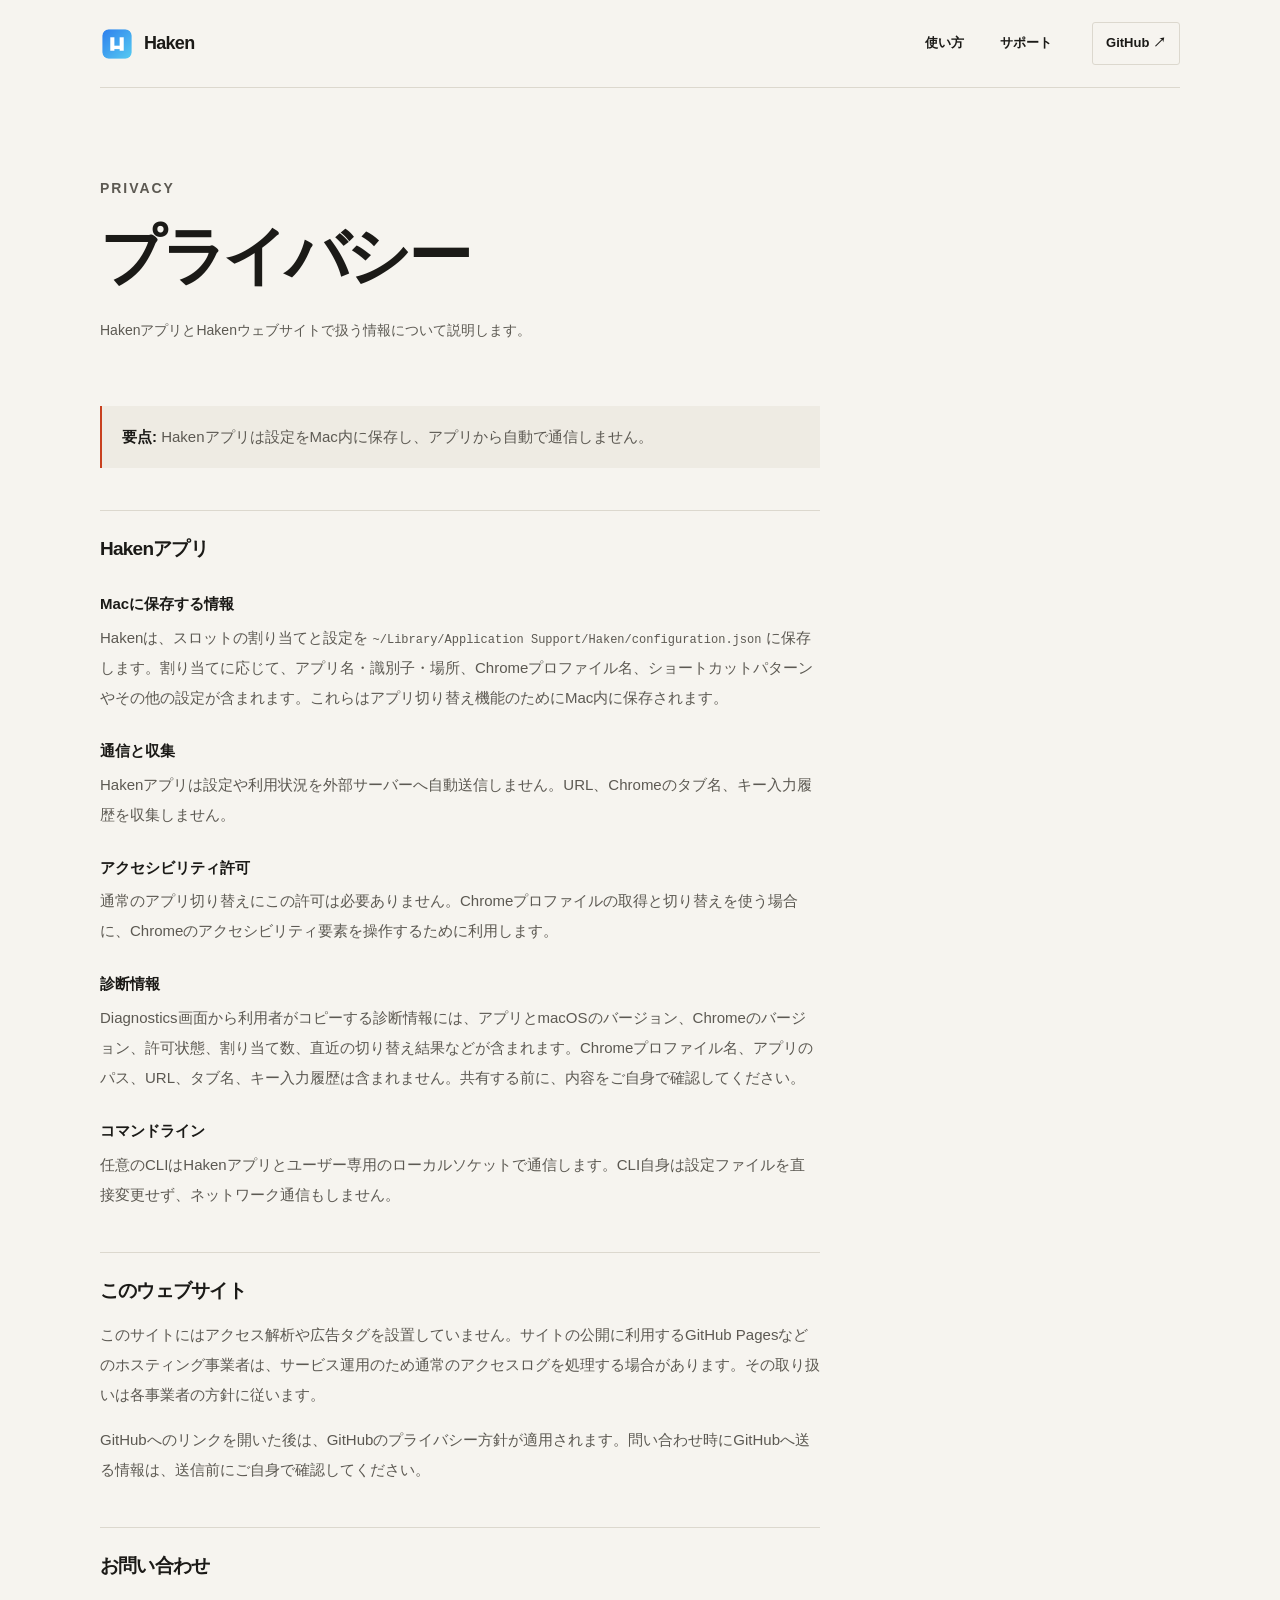
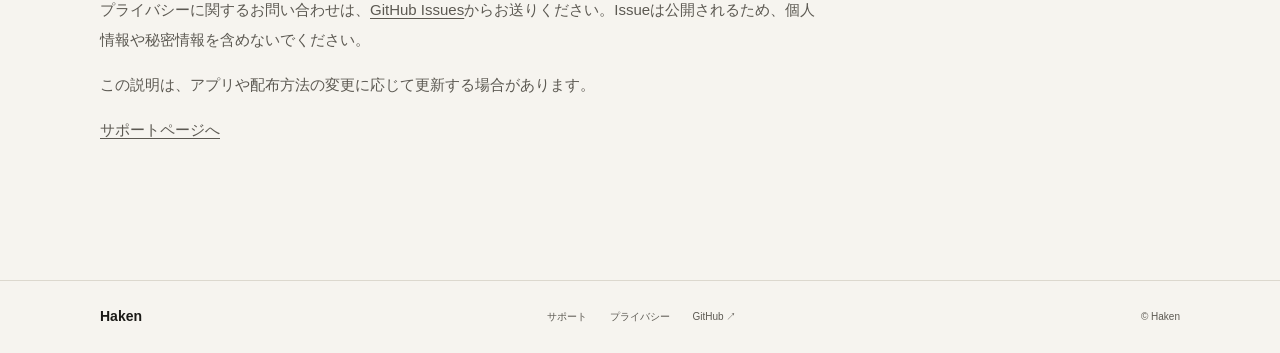
==== docs/site/privacy.html @ 27ad87be "Add direct macOS distribution and Japanese landing page" ====
<!doctype html>
<html lang="ja">
<head>
  <meta charset="utf-8">
  <meta name="viewport" content="width=device-width, initial-scale=1">
  <meta name="theme-color" content="#f6f4ef">
  <meta name="description" content="Hakenアプリとこのウェブサイトで扱う情報について説明します。">
  <title>プライバシー — Haken</title>
  <link rel="icon" href="./assets/icon.png" type="image/png">
  <link rel="stylesheet" href="./assets/css/site.css">
</head>
<body>
  <a class="skip-link" href="#main">本文へ移動</a>
  <header class="site-header wrap">
    <a class="wordmark" href="./" aria-label="Haken ホーム"><img src="./assets/icon.png" alt="" width="34" height="34"><span>Haken</span></a>
    <nav aria-label="メインナビゲーション"><a href="./#how">使い方</a><a href="./support.html">サポート</a><a class="header-cta" href="https://github.com/keishingu/Haken">GitHub ↗</a></nav>
  </header>
  <main id="main" class="page-main wrap">
    <div class="page-intro"><p class="eyebrow">PRIVACY</p><h1>プライバシー</h1><p>HakenアプリとHakenウェブサイトで扱う情報について説明します。</p></div>
    <div class="document-content">
      <p class="doc-callout"><strong>要点:</strong> Hakenアプリは設定をMac内に保存し、アプリから自動で通信しません。</p>
      <h2>Hakenアプリ</h2>
      <h3>Macに保存する情報</h3>
      <p>Hakenは、スロットの割り当てと設定を <code>~/Library/Application Support/Haken/configuration.json</code> に保存します。割り当てに応じて、アプリ名・識別子・場所、Chromeプロファイル名、ショートカットパターンやその他の設定が含まれます。これらはアプリ切り替え機能のためにMac内に保存されます。</p>
      <h3>通信と収集</h3>
      <p>Hakenアプリは設定や利用状況を外部サーバーへ自動送信しません。URL、Chromeのタブ名、キー入力履歴を収集しません。</p>
      <h3>アクセシビリティ許可</h3>
      <p>通常のアプリ切り替えにこの許可は必要ありません。Chromeプロファイルの取得と切り替えを使う場合に、Chromeのアクセシビリティ要素を操作するために利用します。</p>
      <h3>診断情報</h3>
      <p>Diagnostics画面から利用者がコピーする診断情報には、アプリとmacOSのバージョン、Chromeのバージョン、許可状態、割り当て数、直近の切り替え結果などが含まれます。Chromeプロファイル名、アプリのパス、URL、タブ名、キー入力履歴は含まれません。共有する前に、内容をご自身で確認してください。</p>
      <h3>コマンドライン</h3>
      <p>任意のCLIはHakenアプリとユーザー専用のローカルソケットで通信します。CLI自身は設定ファイルを直接変更せず、ネットワーク通信もしません。</p>

      <h2>このウェブサイト</h2>
      <p>このサイトにはアクセス解析や広告タグを設置していません。サイトの公開に利用するGitHub Pagesなどのホスティング事業者は、サービス運用のため通常のアクセスログを処理する場合があります。その取り扱いは各事業者の方針に従います。</p>
      <p>GitHubへのリンクを開いた後は、GitHubのプライバシー方針が適用されます。問い合わせ時にGitHubへ送る情報は、送信前にご自身で確認してください。</p>

      <h2>お問い合わせ</h2>
      <p>プライバシーに関するお問い合わせは、<a href="https://github.com/keishingu/Haken/issues">GitHub Issues</a>からお送りください。Issueは公開されるため、個人情報や秘密情報を含めないでください。</p>
      <p>この説明は、アプリや配布方法の変更に応じて更新する場合があります。</p>
      <p><a href="./support.html">サポートページへ</a></p>
    </div>
  </main>
  <footer class="site-footer"><div class="wrap footer-row"><a class="footer-brand" href="./">Haken</a><nav aria-label="フッターナビゲーション"><a href="./support.html">サポート</a><a href="./privacy.html">プライバシー</a><a href="https://github.com/keishingu/Haken">GitHub ↗</a></nav><small>© Haken</small></div></footer>
</body>
</html>
---- docs/site/assets/css/site.css ----
:root {
  color-scheme: light;
  --paper: #f6f4ef;
  --paper-deep: #eeebe3;
  --ink: #1b1a17;
  --muted: #5c5952;
  --line: #dcd8ce;
  --red: #c8401f;
  --red-dark: #a83216;
  --serif: "Hiragino Mincho ProN", "Yu Mincho", Georgia, serif;
  --sans: "Hiragino Sans", "Hiragino Kaku Gothic ProN", "Noto Sans JP", sans-serif;
}
* { box-sizing: border-box; }
html { scroll-behavior: smooth; scroll-padding-top: 24px; }
body { margin: 0; background: var(--paper); color: var(--ink); font-family: var(--sans); font-size: 16px; line-height: 1.85; -webkit-font-smoothing: antialiased; }
a { color: inherit; text-underline-offset: .22em; }
a:hover { color: var(--red-dark); }
button { color: inherit; font: inherit; }
.wrap { width: min(1080px, calc(100% - 48px)); margin-inline: auto; }
.skip-link { position: fixed; z-index: 10; top: 12px; left: 12px; padding: 10px 16px; transform: translateY(-180%); background: var(--ink); color: white; }
.skip-link:focus { transform: translateY(0); }
:focus-visible { outline: 3px solid var(--ink); outline-offset: 4px; }
.site-header { height: 88px; display: flex; align-items: center; justify-content: space-between; border-bottom: 1px solid var(--line); }
.wordmark { display: inline-flex; align-items: center; gap: 10px; text-decoration: none; font-size: 18px; font-weight: 700; letter-spacing: -.04em; }
.wordmark img { border-radius: 9px; display: block; }
.site-header nav, .site-footer nav { display: flex; align-items: center; gap: clamp(18px, 3vw, 36px); }
.site-header nav a { font-size: 13px; font-weight: 600; text-decoration: none; }
.site-header nav .header-cta { margin-left: 4px; padding: 8px 13px; border: 1px solid var(--line); border-radius: 3px; }
.hero { min-height: 680px; padding-block: 94px 88px; display: grid; grid-template-columns: .95fr 1.05fr; align-items: center; gap: 48px; }
.eyebrow { margin: 0 0 20px; color: var(--red-dark); font-size: 11px; font-weight: 700; letter-spacing: .14em; line-height: 1.5; }
.eyebrow-mark { display: inline-grid; place-items: center; width: 20px; height: 20px; margin-right: 7px; border: 1px solid currentColor; border-radius: 50%; font-family: Georgia, serif; font-size: 12px; letter-spacing: 0; }
h1, h2, h3, p { margin-top: 0; }
.hero h1 { margin-bottom: 23px; font-size: clamp(2.25rem, 5vw, 3.75rem); font-weight: 600; letter-spacing: -.085em; line-height: 1.28; text-wrap: balance; }
.hero h1 span { display: inline-block; white-space: nowrap; }
.hero-lede { margin-bottom: 28px; color: var(--muted); font-size: 16px; line-height: 1.95; }
.hero-actions { display: flex; align-items: center; gap: 22px; }
.availability { display: inline-flex; align-items: center; gap: 8px; min-height: 42px; padding: 0 14px; border: 1px solid var(--line); border-radius: 3px; font-size: 12px; font-weight: 700; }
.availability span { width: 7px; height: 7px; border: 1px solid var(--red); border-radius: 50%; }
.text-link { display: inline-flex; align-items: center; gap: 10px; font-size: 13px; font-weight: 700; text-decoration-thickness: 1px; }
.text-link span { color: var(--red); font-size: 16px; }
.hero-note { margin: 20px 0 0; color: var(--muted); font-size: 11px; letter-spacing: .03em; }
.hero-note span { padding-inline: 5px; }
.switch-demo { min-width: 0; margin: 0; padding: 18px 19px 14px; border: 1px solid var(--line); background: #faf9f5; }
.demo-topline { display: flex; justify-content: space-between; color: var(--muted); font-size: 10px; letter-spacing: .1em; }
.demo-topline span:last-child { font-family: ui-monospace, "SF Mono", monospace; }
.route-map { position: relative; isolation: isolate; height: 280px; margin-top: 9px; overflow: hidden; background-image: radial-gradient(#d9d5cb 0.65px, transparent 0.65px); background-size: 12px 12px; }
.route-map::before { position: absolute; inset: 0; z-index: -1; background: linear-gradient(90deg, rgba(250,249,245,.13), rgba(250,249,245,.82)); content: ""; }
.route-lines { position: absolute; inset: 0; width: 100%; height: 100%; overflow: visible; }
.route-lines path { fill: none; stroke: #c7c2b6; stroke-width: 1.35; stroke-dasharray: 4 6; vector-effect: non-scaling-stroke; }
.route-lines circle { fill: var(--paper); stroke: var(--ink); stroke-width: 1.5; vector-effect: non-scaling-stroke; }
.source-node { position: absolute; z-index: 1; top: calc(50% - 20px); left: 5px; display: flex; align-items: center; gap: 7px; color: var(--muted); font-family: var(--serif); font-size: 11px; }
.source-dot { width: 7px; height: 7px; border-radius: 50%; background: var(--ink); }
.destination-list { position: absolute; top: 15px; right: 0; bottom: 15px; width: 61%; display: flex; flex-direction: column; justify-content: space-between; }
.destination { position: relative; min-height: 70px; padding: 9px 50px 9px 15px; border: 1px solid #c8c3b8; border-radius: 8px; background: rgba(246,244,239,.96); transition: border-color .25s ease, transform .25s ease; }
.destination.is-active { border: 2px solid var(--red); transform: translateX(-5px); }
.destination-index { display: inline-block; width: 28px; color: var(--muted); font: 10px ui-monospace, "SF Mono", monospace; vertical-align: 2px; }
.destination-label { font-family: var(--serif); font-size: 19px; font-weight: 700; letter-spacing: .04em; }
.destination-app { display: block; margin: -2px 0 0 29px; color: var(--muted); font-size: 10px; line-height: 1.45; }
.current-tag { display: none; position: absolute; top: 8px; right: 8px; color: var(--red-dark); font-size: 9px; font-weight: 700; }
.destination.is-active .current-tag { display: block; }
.destination-glyph { position: absolute; top: 50%; right: 14px; width: 23px; height: 23px; transform: translateY(-50%); }
.glyph-write { display: flex; flex-direction: column; justify-content: center; gap: 3px; }
.glyph-write i { display: block; width: 18px; height: 2px; background: #716d64; }
.glyph-write i:nth-child(2) { width: 14px; }
.glyph-search::before { position: absolute; top: 1px; left: 1px; width: 12px; height: 12px; border: 1.5px solid #716d64; border-radius: 50%; content: ""; }
.glyph-search i { position: absolute; top: 15px; left: 15px; width: 8px; height: 1.5px; transform: rotate(45deg); background: #716d64; }
.glyph-talk { border: 1.5px solid #716d64; border-radius: 7px; }
.glyph-talk::after { position: absolute; bottom: -4px; left: 4px; width: 5px; height: 5px; border-left: 1.5px solid #716d64; transform: skewY(-35deg); content: ""; }
.glyph-talk i { display: inline-block; width: 2px; height: 2px; margin: 9px 0 0 3px; border-radius: 50%; background: #716d64; }
.map-coordinate { position: absolute; bottom: 3px; left: 5px; color: #77736b; font: 8px ui-monospace, "SF Mono", monospace; letter-spacing: .06em; }
.demo-controls { display: grid; grid-template-columns: repeat(3, 1fr); gap: 9px; margin-top: 13px; }
.key-choice { min-height: 54px; display: flex; align-items: center; justify-content: center; gap: 9px; border: 1px solid var(--line); border-radius: 6px; background: transparent; cursor: pointer; transition: background-color .2s ease, transform .2s ease; }
.key-choice:hover { background: var(--paper-deep); }
.key-choice:active { transform: translateY(2px); }
.key-choice.is-active { border-color: var(--ink); background: var(--ink); color: white; }
kbd { font: 600 12px ui-monospace, "SF Mono", monospace; }
.key-choice span { font-size: 11px; }
.switch-demo figcaption { padding-top: 12px; color: var(--muted); font-size: 10px; }
.sr-only { position: absolute; width: 1px; height: 1px; padding: 0; overflow: hidden; clip: rect(0,0,0,0); white-space: nowrap; clip-path: inset(50%); }
.intro-band { padding-block: 52px; border-block: 1px solid var(--line); background: var(--paper-deep); }
.intro-grid { display: grid; grid-template-columns: 1fr .72fr; align-items: center; gap: 10%; }
.intro-grid > p { margin: 0; font-family: var(--serif); font-size: clamp(20px, 2.7vw, 28px); line-height: 1.65; letter-spacing: .02em; }
.intro-grid strong { font-weight: 600; }
.intro-aside { display: grid; grid-template-columns: 28px 1fr; gap: 16px; align-items: start; }
.intro-aside p { margin: 0; color: var(--muted); font-size: 15px; line-height: 1.9; }
.rule { display: block; width: 22px; height: 1px; margin-top: 13px; background: var(--red); }
.section { padding-block: clamp(96px, 14vw, 160px); }
.section-heading { margin-bottom: 46px; }
.section-heading .eyebrow { margin-bottom: 14px; }
.section-heading h2, .profile-copy h2, .optional-section h2 { margin: 0; font-size: clamp(2.15rem, 4.8vw, 3.4rem); font-weight: 600; letter-spacing: -.07em; line-height: 1.35; text-wrap: balance; }
.steps { display: grid; grid-template-columns: repeat(3, 1fr); border-top: 1px solid var(--line); border-bottom: 1px solid var(--line); }
.step { position: relative; min-width: 0; padding: 27px 26px 26px 0; }
.step + .step { padding-left: 26px; border-left: 1px solid var(--line); }
.step-no { display: block; margin-bottom: 33px; color: var(--red-dark); font: 11px ui-monospace, "SF Mono", monospace; letter-spacing: .08em; }
.step h3 { margin-bottom: 9px; font-size: 17px; font-weight: 700; letter-spacing: -.02em; }
.step p { min-height: 60px; margin-bottom: 23px; color: var(--muted); font-size: 15px; line-height: 1.85; }
.step-visual { height: 69px; display: flex; align-items: center; gap: 8px; border-top: 1px solid var(--line); padding-top: 15px; }
.slot-visual span, .pattern-visual span, .press-visual kbd { display: inline-grid; min-width: 42px; height: 35px; place-items: center; border: 1px solid #c8c3b8; border-radius: 5px; background: #faf9f5; font: 11px ui-monospace, "SF Mono", monospace; }
.slot-visual b { color: var(--muted); font-size: 12px; font-weight: 400; }
.pattern-visual span { min-width: auto; padding-inline: 9px; font-size: 10px; }
.press-visual b { color: var(--muted); font-size: 12px; font-weight: 400; }
.press-visual .step-arrow { padding-inline: 2px; color: var(--red); }
.step-destination { font-family: var(--serif); font-size: 15px; font-weight: 700; }
.section-footnote { margin: 15px 0 0; color: var(--muted); font-size: 10px; }
.profile-feature { padding-block: 86px; border-block: 1px solid var(--line); background: #e9e6de; }
.profile-layout { display: grid; grid-template-columns: .9fr 1.1fr; align-items: center; gap: 10%; }
.profile-art { position: relative; min-height: 290px; overflow: hidden; background-image: radial-gradient(#d4d0c7 .65px, transparent .65px); background-size: 12px 12px; }
.profile-card { position: absolute; top: 33px; left: 13%; z-index: 2; width: min(70%, 230px); height: 168px; padding: 19px; border: 1px solid #c6c1b6; border-radius: 9px; background: var(--paper); transform: rotate(-6deg); }
.profile-card-back { top: 88px; left: 29%; z-index: 1; transform: rotate(5deg); background: #f2f0ea; }
.profile-overline { display: block; color: var(--muted); font: 8px ui-monospace, "SF Mono", monospace; letter-spacing: .1em; }
.profile-avatar { display: grid; width: 42px; height: 42px; margin-top: 16px; place-items: center; border-radius: 50%; background: #d4d0c5; font-family: var(--serif); font-size: 20px; }
.avatar-two { background: #c8d0c7; }
.profile-line { display: inline-block; width: 44%; height: 5px; margin: 13px 0 0 9px; background: #dedbd3; vertical-align: top; }
.profile-line.long { width: 65%; }
.profile-switch { position: absolute; right: 9%; bottom: 19px; z-index: 3; display: grid; width: 60px; height: 46px; place-items: center; border: 1px solid var(--ink); border-radius: 7px; background: var(--paper); box-shadow: 0 3px 0 var(--ink); font: 12px ui-monospace, "SF Mono", monospace; }
.profile-copy .eyebrow { margin-bottom: 15px; }
.profile-copy > p:not(.eyebrow):not(.permission-note) { max-width: 470px; margin: 20px 0; color: var(--muted); font-size: 15px; }
.permission-note { max-width: 470px; margin: 26px 0 0; padding-top: 17px; border-top: 1px solid #cbc7be; color: var(--muted); font-size: 11px; line-height: 1.8; }
.permission-note span { display: inline-grid; width: 17px; height: 17px; margin-right: 6px; place-items: center; border: 1px solid #8f8a80; border-radius: 50%; color: var(--ink); font-size: 12px; }
.optional-section { display: grid; grid-template-columns: 48px 1fr .9fr; align-items: center; gap: 32px; }
.optional-mark { display: grid; width: 43px; height: 43px; place-items: center; border: 1px solid var(--line); border-radius: 50%; font: 18px ui-monospace, "SF Mono", monospace; }
.optional-section .eyebrow { margin-bottom: 14px; }
.optional-section h2 { font-size: clamp(1.9rem, 3.5vw, 2.7rem); }
.optional-section > div:nth-child(2) > p:not(.eyebrow) { max-width: 450px; margin: 15px 0; color: var(--muted); font-size: 15px; line-height: 1.85; }
.optional-section pre { margin: 0; padding: 24px 21px; border: 1px solid var(--line); background: #f1efe9; white-space: pre-wrap; }
.optional-section code { color: var(--ink); font: 11px/2 ui-monospace, "SF Mono", monospace; }
.optional-section code span { color: var(--red-dark); }
.faq-section { padding-block: 90px 110px; border-top: 1px solid var(--line); background: #f0eee8; }
.faq-layout { display: grid; grid-template-columns: .8fr 1.2fr; gap: 9%; }
.faq-layout .section-heading h2 { font-size: clamp(2rem, 4vw, 2.8rem); }
.faq-list details { border-bottom: 1px solid var(--line); }
.faq-list details:first-child { border-top: 1px solid var(--line); }
.faq-list summary { min-height: 62px; display: flex; align-items: center; justify-content: space-between; gap: 20px; cursor: pointer; list-style: none; font-size: 15px; font-weight: 700; }
.faq-list summary::-webkit-details-marker { display: none; }
.faq-list summary span { color: var(--red); font-size: 19px; font-weight: 400; transition: transform .2s ease; }
.faq-list details[open] summary span { transform: rotate(45deg); }
.faq-list details p { max-width: 560px; margin: -1px 24px 19px 0; color: var(--muted); font-size: 14px; line-height: 1.9; }
.closing { padding-block: 76px 84px; }
.closing-kicker { margin-bottom: 22px; color: var(--red-dark); font: 10px ui-monospace, "SF Mono", monospace; letter-spacing: .14em; }
.closing-row { display: flex; align-items: end; justify-content: space-between; }
.closing h2 { margin: 0; font-family: var(--serif); font-size: clamp(2rem, 4.5vw, 3.2rem); font-weight: 500; line-height: 1.45; letter-spacing: .01em; }
.closing-link { display: inline-flex; align-items: center; gap: 25px; padding: 12px 0; border-bottom: 1px solid var(--ink); font-size: 12px; font-weight: 700; text-decoration: none; }
.closing-link span { color: var(--red); font-size: 17px; }
.site-footer { padding-block: 23px; border-top: 1px solid var(--line); }
.footer-row { display: flex; align-items: center; justify-content: space-between; gap: 24px; }
.footer-brand { font-size: 14px; font-weight: 700; text-decoration: none; }
.site-footer nav { gap: 23px; }
.site-footer nav a, .site-footer small { color: var(--muted); font-size: 10px; text-decoration: none; }
.site-footer small { white-space: nowrap; }
.page-main { min-height: 68vh; padding-block: 90px 120px; }
.page-intro { max-width: 700px; margin-bottom: 62px; }
.page-intro .eyebrow { margin-bottom: 16px; }
.page-intro h1 { margin-bottom: 20px; font-size: clamp(2.5rem, 6vw, 4rem); font-weight: 600; letter-spacing: -.07em; line-height: 1.3; }
.page-intro p { max-width: 610px; margin-bottom: 0; color: var(--muted); font-size: 14px; }
.document-content { max-width: 720px; }
.document-content h2 { margin: 42px 0 12px; padding-top: 20px; border-top: 1px solid var(--line); font-size: 19px; letter-spacing: -.04em; }
.document-content h3 { margin: 24px 0 5px; font-size: 15px; }
.document-content p, .document-content li { color: var(--muted); font-size: 15px; line-height: 2; }
.document-content ul, .document-content ol { padding-left: 1.35em; }
.document-content li + li { margin-top: 5px; }
.document-content strong { color: var(--ink); }
.document-content code { font: 12px ui-monospace, "SF Mono", monospace; }
.doc-callout { padding: 16px 20px; border-left: 2px solid var(--red); background: var(--paper-deep); }
.doc-nav { display: flex; gap: 20px; margin-top: 28px; font-size: 12px; }
@media (max-width: 800px) {
  .hero { min-height: auto; grid-template-columns: 1fr; gap: 43px; padding-block: 72px 82px; }
  .hero-copy { max-width: 620px; }
  .switch-demo { width: min(100%, 600px); justify-self: center; }
  .intro-grid { grid-template-columns: 1fr .85fr; gap: 7%; }
  .profile-layout { gap: 7%; }
  .optional-section { grid-template-columns: 42px 1fr; }
  .optional-section pre { grid-column: 2; }
  .faq-layout { gap: 6%; }
}
@media (max-width: 600px) {
  .wrap { width: calc(100% - 40px); }
  .site-header { height: 72px; }
  .wordmark img { width: 30px; height: 30px; }
  .site-header nav { gap: 15px; }
  .site-header nav a { font-size: 11px; }
  .site-header nav a:first-child { display: none; }
  .site-header nav .header-cta { padding: 7px 9px; }
  .hero { padding-block: 62px 70px; gap: 37px; }
  .hero h1 { font-size: clamp(2.05rem, 9vw, 3rem); }
  .hero-lede { font-size: 15px; }
  .switch-demo { padding: 14px 12px 12px; }
  .route-map { height: 310px; }
  .source-node { top: auto; bottom: 12px; left: 5px; }
  .destination-list { top: 13px; right: 0; bottom: 15px; width: 74%; }
  .destination { min-height: 77px; padding-left: 11px; }
  .destination.is-active { transform: translateX(-3px); }
  .destination-label { font-size: 18px; }
  .destination-app { font-size: 9px; }
  .destination-glyph { right: 10px; transform: translateY(-50%) scale(.9); }
  .demo-controls { gap: 5px; }
  .key-choice { min-height: 50px; flex-direction: column; gap: 0; }
  .key-choice span { font-size: 9px; }
  .intro-band { padding-block: 36px; }
  .intro-grid { grid-template-columns: 1fr; gap: 21px; }
  .intro-grid > p { font-size: 22px; }
  .intro-aside { gap: 10px; }
  .intro-aside p { font-size: 14px; }
  .section { padding-block: 92px; }
  .section-heading { margin-bottom: 32px; }
  .steps { grid-template-columns: 1fr; }
  .step, .step + .step { padding: 22px 0; border-left: 0; }
  .step + .step { border-top: 1px solid var(--line); }
  .step-no { margin-bottom: 16px; }
  .step p { min-height: 0; margin-bottom: 16px; font-size: 15px; }
  .step-visual { height: 60px; }
  .profile-feature { padding-block: 63px; }
  .profile-layout { grid-template-columns: 1fr; gap: 32px; }
  .profile-art { min-height: 230px; }
  .profile-card { top: 17px; left: 12%; height: 150px; }
  .profile-card-back { top: 64px; left: 30%; }
  .profile-copy > p:not(.eyebrow):not(.permission-note) { font-size: 15px; }
  .optional-section > div:nth-child(2) > p:not(.eyebrow) { font-size: 14px; }
  .optional-section { grid-template-columns: 35px 1fr; gap: 18px; padding-block: 84px; }
  .optional-mark { width: 35px; height: 35px; font-size: 15px; }
  .optional-section pre { padding: 16px 13px; }
  .optional-section code { font-size: 10px; }
  .faq-section { padding-block: 72px; }
  .faq-layout { grid-template-columns: 1fr; gap: 26px; }
  .faq-layout .section-heading { margin-bottom: 0; }
  .faq-list summary { min-height: 58px; font-size: 14px; }
  .faq-list details p { font-size: 14px; }
  .closing { padding-block: 65px; }
  .closing-row { align-items: start; flex-direction: column; gap: 23px; }
  .site-footer .footer-row { flex-wrap: wrap; gap: 13px; }
  .site-footer nav { gap: 15px; }
  .site-footer small { margin-left: auto; }
  .page-main { padding-block: 64px 90px; }
  .page-intro { margin-bottom: 42px; }
}
@media (max-width: 360px) {
  .site-header nav { gap: 9px; }
  .site-header nav a { font-size: 10px; }
  .hero h1 { font-size: 2.1rem; }
  .switch-demo { margin-inline: -3px; }
  .destination-list { width: 78%; }
  .destination { padding-right: 39px; }
  .current-tag { top: 3px; right: 4px; font-size: 8px; }
  .destination-index { width: 23px; font-size: 9px; }
  .destination-app { margin-left: 24px; }
  .destination-glyph { right: 7px; transform: translateY(-50%) scale(.8); }
  .key-choice { min-height: 48px; }
  .key-choice kbd { font-size: 11px; }
  .key-choice span { font-size: 8px; }
}
@media (prefers-reduced-motion: reduce) {
  *, *::before, *::after { scroll-behavior: auto !important; animation-duration: .01ms !important; animation-iteration-count: 1 !important; transition-duration: .01ms !important; }
}
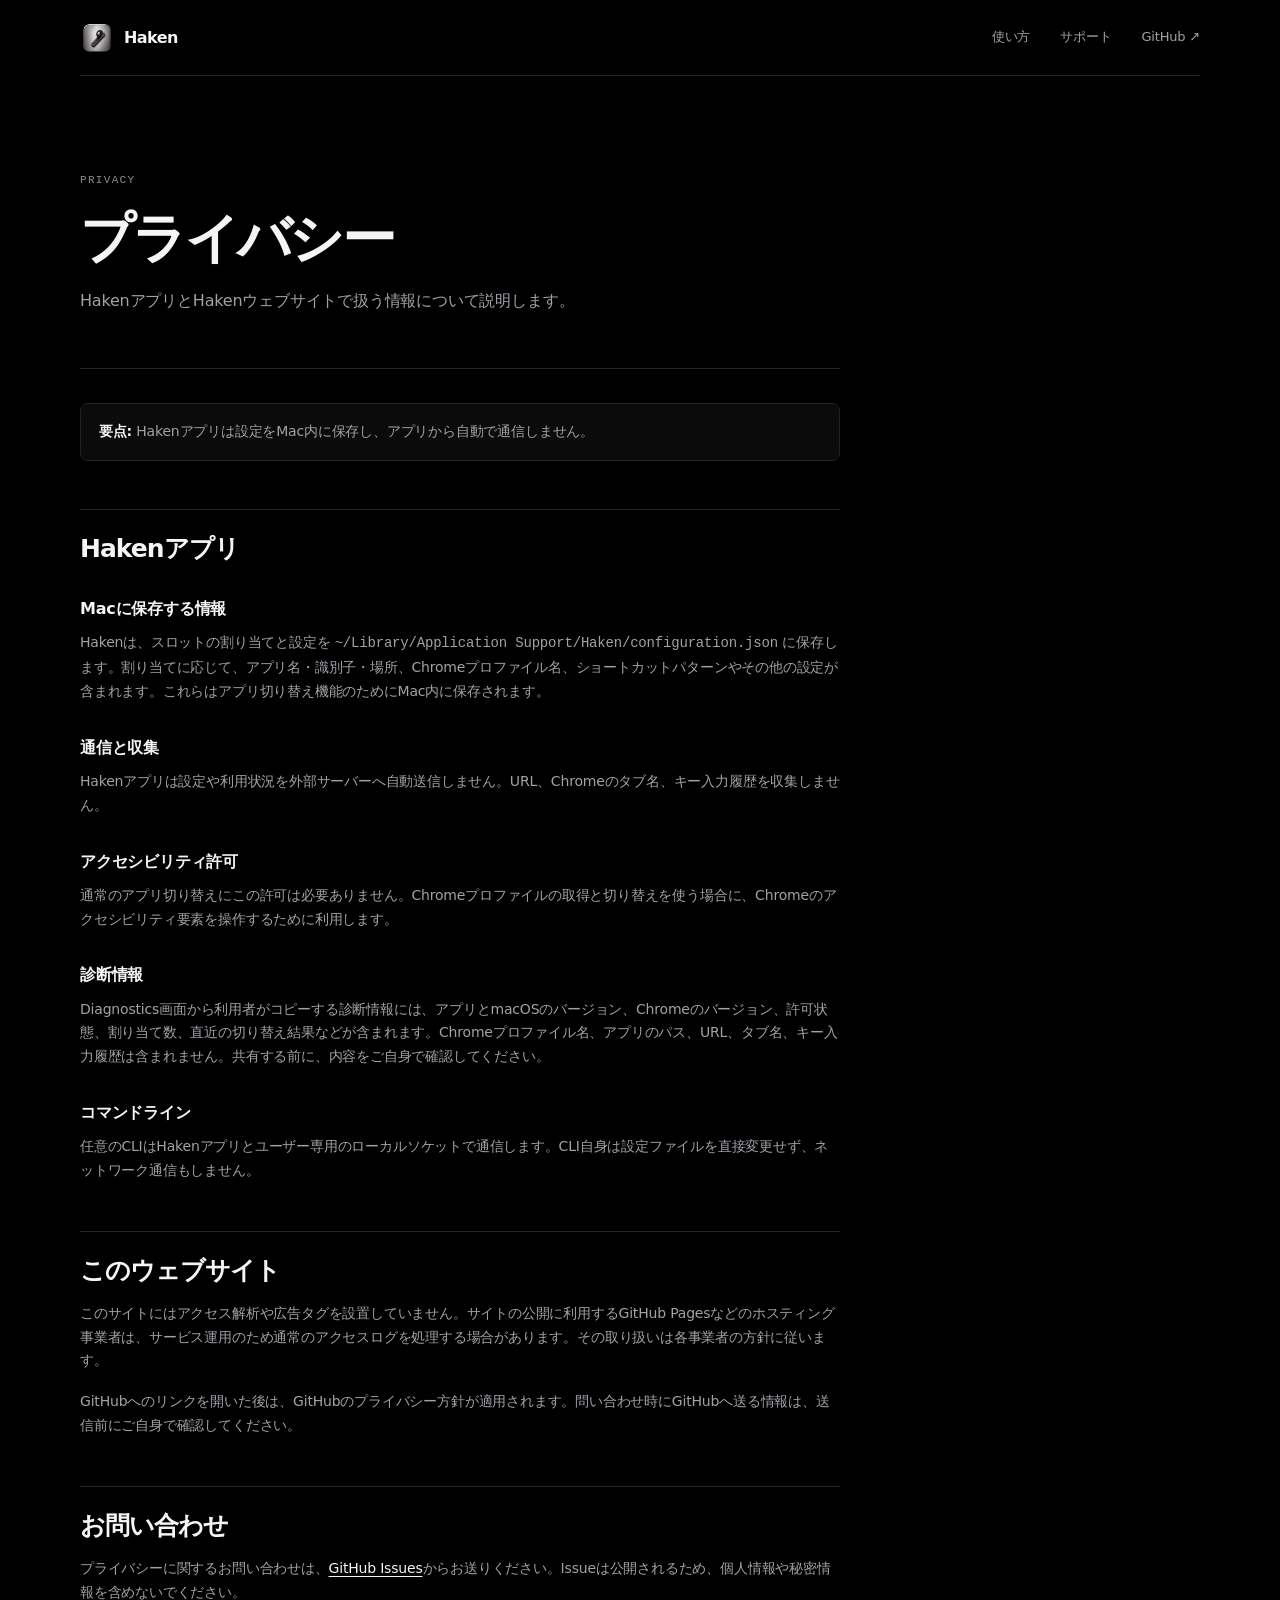
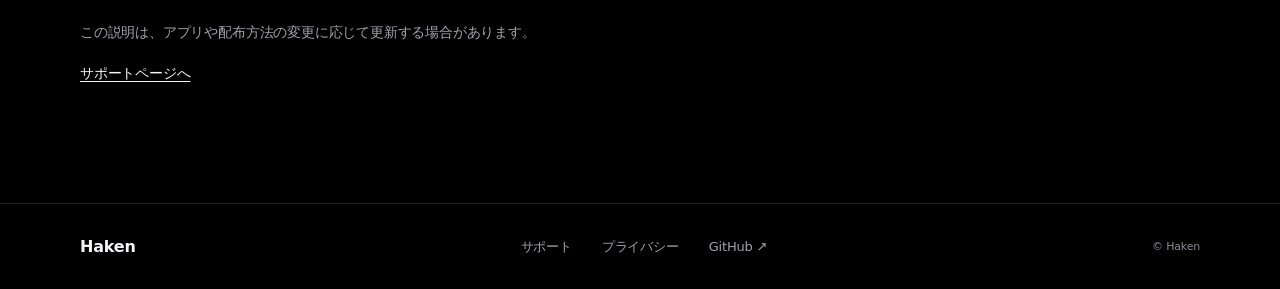
==== commit 6c8afca1: "Redesign landing page around fixed app and Chrome profile shortcuts" ====
--- a/docs/site/privacy.html
+++ b/docs/site/privacy.html
@@ -3,7 +3,7 @@
 <head>
   <meta charset="utf-8">
   <meta name="viewport" content="width=device-width, initial-scale=1">
-  <meta name="theme-color" content="#f6f4ef">
+  <meta name="theme-color" content="#000000">
   <meta name="description" content="Hakenアプリとこのウェブサイトで扱う情報について説明します。">
   <title>プライバシー — Haken</title>
   <link rel="icon" href="./assets/icon.png" type="image/png">
--- a/docs/site/assets/css/site.css
+++ b/docs/site/assets/css/site.css
@@ -1,251 +1,155 @@
 :root {
-  color-scheme: light;
-  --paper: #f6f4ef;
-  --paper-deep: #eeebe3;
-  --ink: #1b1a17;
-  --muted: #5c5952;
-  --line: #dcd8ce;
-  --red: #c8401f;
-  --red-dark: #a83216;
-  --serif: "Hiragino Mincho ProN", "Yu Mincho", Georgia, serif;
-  --sans: "Hiragino Sans", "Hiragino Kaku Gothic ProN", "Noto Sans JP", sans-serif;
+  color-scheme: dark;
+  --bg: #000000;
+  --surface: #0b0b0c;
+  --surface-raised: #111113;
+  --line: #232326;
+  --fg: #f5f5f7;
+  --muted: #a1a1a8;
+  --dim: #8b8b94;
+  --silver: linear-gradient(160deg, #f2f4f6, #c9cdd2 38%, #8e9399 62%, #dde1e5);
+  --sans: -apple-system, BlinkMacSystemFont, "SF Pro Text", "Helvetica Neue", "Hiragino Sans", "Yu Gothic", system-ui, sans-serif;
+  --mono: ui-monospace, "SF Mono", Menlo, monospace;
 }
 * { box-sizing: border-box; }
-html { scroll-behavior: smooth; scroll-padding-top: 24px; }
-body { margin: 0; background: var(--paper); color: var(--ink); font-family: var(--sans); font-size: 16px; line-height: 1.85; -webkit-font-smoothing: antialiased; }
+html { scroll-behavior: smooth; scroll-padding-top: 92px; }
+body { margin: 0; background: var(--bg); color: var(--fg); font-family: var(--sans); font-size: 16px; line-height: 1.7; letter-spacing: -.012em; -webkit-font-smoothing: antialiased; }
+a, button { touch-action: manipulation; }
 a { color: inherit; text-underline-offset: .22em; }
-a:hover { color: var(--red-dark); }
+a:hover { color: #fff; }
 button { color: inherit; font: inherit; }
-.wrap { width: min(1080px, calc(100% - 48px)); margin-inline: auto; }
-.skip-link { position: fixed; z-index: 10; top: 12px; left: 12px; padding: 10px 16px; transform: translateY(-180%); background: var(--ink); color: white; }
+.wrap { width: min(1120px, calc(100% - 48px)); margin-inline: auto; }
+.skip-link { position: fixed; z-index: 20; top: 12px; left: 12px; padding: 10px 16px; transform: translateY(-180%); border-radius: 6px; background: var(--silver); color: #090a0b; }
 .skip-link:focus { transform: translateY(0); }
-:focus-visible { outline: 3px solid var(--ink); outline-offset: 4px; }
-.site-header { height: 88px; display: flex; align-items: center; justify-content: space-between; border-bottom: 1px solid var(--line); }
-.wordmark { display: inline-flex; align-items: center; gap: 10px; text-decoration: none; font-size: 18px; font-weight: 700; letter-spacing: -.04em; }
-.wordmark img { border-radius: 9px; display: block; }
-.site-header nav, .site-footer nav { display: flex; align-items: center; gap: clamp(18px, 3vw, 36px); }
-.site-header nav a { font-size: 13px; font-weight: 600; text-decoration: none; }
-.site-header nav .header-cta { margin-left: 4px; padding: 8px 13px; border: 1px solid var(--line); border-radius: 3px; }
-.hero { min-height: 680px; padding-block: 94px 88px; display: grid; grid-template-columns: .95fr 1.05fr; align-items: center; gap: 48px; }
-.eyebrow { margin: 0 0 20px; color: var(--red-dark); font-size: 11px; font-weight: 700; letter-spacing: .14em; line-height: 1.5; }
-.eyebrow-mark { display: inline-grid; place-items: center; width: 20px; height: 20px; margin-right: 7px; border: 1px solid currentColor; border-radius: 50%; font-family: Georgia, serif; font-size: 12px; letter-spacing: 0; }
-h1, h2, h3, p { margin-top: 0; }
-.hero h1 { margin-bottom: 23px; font-size: clamp(2.25rem, 5vw, 3.75rem); font-weight: 600; letter-spacing: -.085em; line-height: 1.28; text-wrap: balance; }
-.hero h1 span { display: inline-block; white-space: nowrap; }
-.hero-lede { margin-bottom: 28px; color: var(--muted); font-size: 16px; line-height: 1.95; }
-.hero-actions { display: flex; align-items: center; gap: 22px; }
-.availability { display: inline-flex; align-items: center; gap: 8px; min-height: 42px; padding: 0 14px; border: 1px solid var(--line); border-radius: 3px; font-size: 12px; font-weight: 700; }
-.availability span { width: 7px; height: 7px; border: 1px solid var(--red); border-radius: 50%; }
-.text-link { display: inline-flex; align-items: center; gap: 10px; font-size: 13px; font-weight: 700; text-decoration-thickness: 1px; }
-.text-link span { color: var(--red); font-size: 16px; }
-.hero-note { margin: 20px 0 0; color: var(--muted); font-size: 11px; letter-spacing: .03em; }
-.hero-note span { padding-inline: 5px; }
-.switch-demo { min-width: 0; margin: 0; padding: 18px 19px 14px; border: 1px solid var(--line); background: #faf9f5; }
-.demo-topline { display: flex; justify-content: space-between; color: var(--muted); font-size: 10px; letter-spacing: .1em; }
-.demo-topline span:last-child { font-family: ui-monospace, "SF Mono", monospace; }
-.route-map { position: relative; isolation: isolate; height: 280px; margin-top: 9px; overflow: hidden; background-image: radial-gradient(#d9d5cb 0.65px, transparent 0.65px); background-size: 12px 12px; }
-.route-map::before { position: absolute; inset: 0; z-index: -1; background: linear-gradient(90deg, rgba(250,249,245,.13), rgba(250,249,245,.82)); content: ""; }
-.route-lines { position: absolute; inset: 0; width: 100%; height: 100%; overflow: visible; }
-.route-lines path { fill: none; stroke: #c7c2b6; stroke-width: 1.35; stroke-dasharray: 4 6; vector-effect: non-scaling-stroke; }
-.route-lines circle { fill: var(--paper); stroke: var(--ink); stroke-width: 1.5; vector-effect: non-scaling-stroke; }
-.source-node { position: absolute; z-index: 1; top: calc(50% - 20px); left: 5px; display: flex; align-items: center; gap: 7px; color: var(--muted); font-family: var(--serif); font-size: 11px; }
-.source-dot { width: 7px; height: 7px; border-radius: 50%; background: var(--ink); }
-.destination-list { position: absolute; top: 15px; right: 0; bottom: 15px; width: 61%; display: flex; flex-direction: column; justify-content: space-between; }
-.destination { position: relative; min-height: 70px; padding: 9px 50px 9px 15px; border: 1px solid #c8c3b8; border-radius: 8px; background: rgba(246,244,239,.96); transition: border-color .25s ease, transform .25s ease; }
-.destination.is-active { border: 2px solid var(--red); transform: translateX(-5px); }
-.destination-index { display: inline-block; width: 28px; color: var(--muted); font: 10px ui-monospace, "SF Mono", monospace; vertical-align: 2px; }
-.destination-label { font-family: var(--serif); font-size: 19px; font-weight: 700; letter-spacing: .04em; }
-.destination-app { display: block; margin: -2px 0 0 29px; color: var(--muted); font-size: 10px; line-height: 1.45; }
-.current-tag { display: none; position: absolute; top: 8px; right: 8px; color: var(--red-dark); font-size: 9px; font-weight: 700; }
-.destination.is-active .current-tag { display: block; }
-.destination-glyph { position: absolute; top: 50%; right: 14px; width: 23px; height: 23px; transform: translateY(-50%); }
-.glyph-write { display: flex; flex-direction: column; justify-content: center; gap: 3px; }
-.glyph-write i { display: block; width: 18px; height: 2px; background: #716d64; }
-.glyph-write i:nth-child(2) { width: 14px; }
-.glyph-search::before { position: absolute; top: 1px; left: 1px; width: 12px; height: 12px; border: 1.5px solid #716d64; border-radius: 50%; content: ""; }
-.glyph-search i { position: absolute; top: 15px; left: 15px; width: 8px; height: 1.5px; transform: rotate(45deg); background: #716d64; }
-.glyph-talk { border: 1.5px solid #716d64; border-radius: 7px; }
-.glyph-talk::after { position: absolute; bottom: -4px; left: 4px; width: 5px; height: 5px; border-left: 1.5px solid #716d64; transform: skewY(-35deg); content: ""; }
-.glyph-talk i { display: inline-block; width: 2px; height: 2px; margin: 9px 0 0 3px; border-radius: 50%; background: #716d64; }
-.map-coordinate { position: absolute; bottom: 3px; left: 5px; color: #77736b; font: 8px ui-monospace, "SF Mono", monospace; letter-spacing: .06em; }
-.demo-controls { display: grid; grid-template-columns: repeat(3, 1fr); gap: 9px; margin-top: 13px; }
-.key-choice { min-height: 54px; display: flex; align-items: center; justify-content: center; gap: 9px; border: 1px solid var(--line); border-radius: 6px; background: transparent; cursor: pointer; transition: background-color .2s ease, transform .2s ease; }
-.key-choice:hover { background: var(--paper-deep); }
-.key-choice:active { transform: translateY(2px); }
-.key-choice.is-active { border-color: var(--ink); background: var(--ink); color: white; }
-kbd { font: 600 12px ui-monospace, "SF Mono", monospace; }
-.key-choice span { font-size: 11px; }
-.switch-demo figcaption { padding-top: 12px; color: var(--muted); font-size: 10px; }
-.sr-only { position: absolute; width: 1px; height: 1px; padding: 0; overflow: hidden; clip: rect(0,0,0,0); white-space: nowrap; clip-path: inset(50%); }
-.intro-band { padding-block: 52px; border-block: 1px solid var(--line); background: var(--paper-deep); }
-.intro-grid { display: grid; grid-template-columns: 1fr .72fr; align-items: center; gap: 10%; }
-.intro-grid > p { margin: 0; font-family: var(--serif); font-size: clamp(20px, 2.7vw, 28px); line-height: 1.65; letter-spacing: .02em; }
-.intro-grid strong { font-weight: 600; }
-.intro-aside { display: grid; grid-template-columns: 28px 1fr; gap: 16px; align-items: start; }
-.intro-aside p { margin: 0; color: var(--muted); font-size: 15px; line-height: 1.9; }
-.rule { display: block; width: 22px; height: 1px; margin-top: 13px; background: var(--red); }
-.section { padding-block: clamp(96px, 14vw, 160px); }
-.section-heading { margin-bottom: 46px; }
-.section-heading .eyebrow { margin-bottom: 14px; }
-.section-heading h2, .profile-copy h2, .optional-section h2 { margin: 0; font-size: clamp(2.15rem, 4.8vw, 3.4rem); font-weight: 600; letter-spacing: -.07em; line-height: 1.35; text-wrap: balance; }
-.steps { display: grid; grid-template-columns: repeat(3, 1fr); border-top: 1px solid var(--line); border-bottom: 1px solid var(--line); }
-.step { position: relative; min-width: 0; padding: 27px 26px 26px 0; }
-.step + .step { padding-left: 26px; border-left: 1px solid var(--line); }
-.step-no { display: block; margin-bottom: 33px; color: var(--red-dark); font: 11px ui-monospace, "SF Mono", monospace; letter-spacing: .08em; }
-.step h3 { margin-bottom: 9px; font-size: 17px; font-weight: 700; letter-spacing: -.02em; }
-.step p { min-height: 60px; margin-bottom: 23px; color: var(--muted); font-size: 15px; line-height: 1.85; }
-.step-visual { height: 69px; display: flex; align-items: center; gap: 8px; border-top: 1px solid var(--line); padding-top: 15px; }
-.slot-visual span, .pattern-visual span, .press-visual kbd { display: inline-grid; min-width: 42px; height: 35px; place-items: center; border: 1px solid #c8c3b8; border-radius: 5px; background: #faf9f5; font: 11px ui-monospace, "SF Mono", monospace; }
-.slot-visual b { color: var(--muted); font-size: 12px; font-weight: 400; }
-.pattern-visual span { min-width: auto; padding-inline: 9px; font-size: 10px; }
-.press-visual b { color: var(--muted); font-size: 12px; font-weight: 400; }
-.press-visual .step-arrow { padding-inline: 2px; color: var(--red); }
-.step-destination { font-family: var(--serif); font-size: 15px; font-weight: 700; }
-.section-footnote { margin: 15px 0 0; color: var(--muted); font-size: 10px; }
-.profile-feature { padding-block: 86px; border-block: 1px solid var(--line); background: #e9e6de; }
-.profile-layout { display: grid; grid-template-columns: .9fr 1.1fr; align-items: center; gap: 10%; }
-.profile-art { position: relative; min-height: 290px; overflow: hidden; background-image: radial-gradient(#d4d0c7 .65px, transparent .65px); background-size: 12px 12px; }
-.profile-card { position: absolute; top: 33px; left: 13%; z-index: 2; width: min(70%, 230px); height: 168px; padding: 19px; border: 1px solid #c6c1b6; border-radius: 9px; background: var(--paper); transform: rotate(-6deg); }
-.profile-card-back { top: 88px; left: 29%; z-index: 1; transform: rotate(5deg); background: #f2f0ea; }
-.profile-overline { display: block; color: var(--muted); font: 8px ui-monospace, "SF Mono", monospace; letter-spacing: .1em; }
-.profile-avatar { display: grid; width: 42px; height: 42px; margin-top: 16px; place-items: center; border-radius: 50%; background: #d4d0c5; font-family: var(--serif); font-size: 20px; }
-.avatar-two { background: #c8d0c7; }
-.profile-line { display: inline-block; width: 44%; height: 5px; margin: 13px 0 0 9px; background: #dedbd3; vertical-align: top; }
-.profile-line.long { width: 65%; }
-.profile-switch { position: absolute; right: 9%; bottom: 19px; z-index: 3; display: grid; width: 60px; height: 46px; place-items: center; border: 1px solid var(--ink); border-radius: 7px; background: var(--paper); box-shadow: 0 3px 0 var(--ink); font: 12px ui-monospace, "SF Mono", monospace; }
-.profile-copy .eyebrow { margin-bottom: 15px; }
-.profile-copy > p:not(.eyebrow):not(.permission-note) { max-width: 470px; margin: 20px 0; color: var(--muted); font-size: 15px; }
-.permission-note { max-width: 470px; margin: 26px 0 0; padding-top: 17px; border-top: 1px solid #cbc7be; color: var(--muted); font-size: 11px; line-height: 1.8; }
-.permission-note span { display: inline-grid; width: 17px; height: 17px; margin-right: 6px; place-items: center; border: 1px solid #8f8a80; border-radius: 50%; color: var(--ink); font-size: 12px; }
-.optional-section { display: grid; grid-template-columns: 48px 1fr .9fr; align-items: center; gap: 32px; }
-.optional-mark { display: grid; width: 43px; height: 43px; place-items: center; border: 1px solid var(--line); border-radius: 50%; font: 18px ui-monospace, "SF Mono", monospace; }
-.optional-section .eyebrow { margin-bottom: 14px; }
-.optional-section h2 { font-size: clamp(1.9rem, 3.5vw, 2.7rem); }
-.optional-section > div:nth-child(2) > p:not(.eyebrow) { max-width: 450px; margin: 15px 0; color: var(--muted); font-size: 15px; line-height: 1.85; }
-.optional-section pre { margin: 0; padding: 24px 21px; border: 1px solid var(--line); background: #f1efe9; white-space: pre-wrap; }
-.optional-section code { color: var(--ink); font: 11px/2 ui-monospace, "SF Mono", monospace; }
-.optional-section code span { color: var(--red-dark); }
-.faq-section { padding-block: 90px 110px; border-top: 1px solid var(--line); background: #f0eee8; }
-.faq-layout { display: grid; grid-template-columns: .8fr 1.2fr; gap: 9%; }
-.faq-layout .section-heading h2 { font-size: clamp(2rem, 4vw, 2.8rem); }
-.faq-list details { border-bottom: 1px solid var(--line); }
-.faq-list details:first-child { border-top: 1px solid var(--line); }
-.faq-list summary { min-height: 62px; display: flex; align-items: center; justify-content: space-between; gap: 20px; cursor: pointer; list-style: none; font-size: 15px; font-weight: 700; }
-.faq-list summary::-webkit-details-marker { display: none; }
-.faq-list summary span { color: var(--red); font-size: 19px; font-weight: 400; transition: transform .2s ease; }
-.faq-list details[open] summary span { transform: rotate(45deg); }
-.faq-list details p { max-width: 560px; margin: -1px 24px 19px 0; color: var(--muted); font-size: 14px; line-height: 1.9; }
-.closing { padding-block: 76px 84px; }
-.closing-kicker { margin-bottom: 22px; color: var(--red-dark); font: 10px ui-monospace, "SF Mono", monospace; letter-spacing: .14em; }
-.closing-row { display: flex; align-items: end; justify-content: space-between; }
-.closing h2 { margin: 0; font-family: var(--serif); font-size: clamp(2rem, 4.5vw, 3.2rem); font-weight: 500; line-height: 1.45; letter-spacing: .01em; }
-.closing-link { display: inline-flex; align-items: center; gap: 25px; padding: 12px 0; border-bottom: 1px solid var(--ink); font-size: 12px; font-weight: 700; text-decoration: none; }
-.closing-link span { color: var(--red); font-size: 17px; }
-.site-footer { padding-block: 23px; border-top: 1px solid var(--line); }
-.footer-row { display: flex; align-items: center; justify-content: space-between; gap: 24px; }
-.footer-brand { font-size: 14px; font-weight: 700; text-decoration: none; }
-.site-footer nav { gap: 23px; }
-.site-footer nav a, .site-footer small { color: var(--muted); font-size: 10px; text-decoration: none; }
-.site-footer small { white-space: nowrap; }
-.page-main { min-height: 68vh; padding-block: 90px 120px; }
-.page-intro { max-width: 700px; margin-bottom: 62px; }
-.page-intro .eyebrow { margin-bottom: 16px; }
-.page-intro h1 { margin-bottom: 20px; font-size: clamp(2.5rem, 6vw, 4rem); font-weight: 600; letter-spacing: -.07em; line-height: 1.3; }
-.page-intro p { max-width: 610px; margin-bottom: 0; color: var(--muted); font-size: 14px; }
-.document-content { max-width: 720px; }
-.document-content h2 { margin: 42px 0 12px; padding-top: 20px; border-top: 1px solid var(--line); font-size: 19px; letter-spacing: -.04em; }
-.document-content h3 { margin: 24px 0 5px; font-size: 15px; }
-.document-content p, .document-content li { color: var(--muted); font-size: 15px; line-height: 2; }
-.document-content ul, .document-content ol { padding-left: 1.35em; }
-.document-content li + li { margin-top: 5px; }
-.document-content strong { color: var(--ink); }
-.document-content code { font: 12px ui-monospace, "SF Mono", monospace; }
-.doc-callout { padding: 16px 20px; border-left: 2px solid var(--red); background: var(--paper-deep); }
-.doc-nav { display: flex; gap: 20px; margin-top: 28px; font-size: 12px; }
-@media (max-width: 800px) {
-  .hero { min-height: auto; grid-template-columns: 1fr; gap: 43px; padding-block: 72px 82px; }
-  .hero-copy { max-width: 620px; }
-  .switch-demo { width: min(100%, 600px); justify-self: center; }
-  .intro-grid { grid-template-columns: 1fr .85fr; gap: 7%; }
-  .profile-layout { gap: 7%; }
-  .optional-section { grid-template-columns: 42px 1fr; }
-  .optional-section pre { grid-column: 2; }
-  .faq-layout { gap: 6%; }
+:focus-visible { outline: 2px solid #f5f5f7; outline-offset: 4px; }
+.site-header { min-height: 76px; display: flex; align-items: center; justify-content: space-between; gap: 24px; border-bottom: 1px solid var(--line); }
+.wordmark { display: inline-flex; align-items: center; gap: 10px; text-decoration: none; font-size: 16px; font-weight: 650; letter-spacing: -.035em; }
+.wordmark img { display: block; border-radius: 8px; }
+.site-header nav, .site-footer nav { display: flex; align-items: center; flex-wrap: wrap; gap: clamp(16px, 2.4vw, 30px); }
+.site-header nav a, .site-footer nav a { color: var(--muted); font-size: 13px; text-decoration: none; }
+.site-header nav a:hover, .site-footer nav a:hover { color: var(--fg); }
+.hero { display: grid; grid-template-columns: minmax(0, 1fr) 280px; align-items: center; column-gap: clamp(36px, 8vw, 100px); padding-block: clamp(64px, 7vw, 96px) 62px; }
+.hero-copy { min-width: 0; }
+.hero h1 { max-width: 14em; margin: 0 0 24px; font-size: clamp(34px, 4vw, 56px); font-weight: 620; letter-spacing: -.055em; line-height: 1.18; text-wrap: balance; }
+.hero h1 > span { display: block; }
+.keep-word { white-space: nowrap; }
+.silver-text { color: #d9dde1; background: linear-gradient(165deg, #fff 0%, #edeff1 34%, #b7bdc3 68%, #f0f2f4 100%); background-clip: text; -webkit-background-clip: text; -webkit-text-fill-color: transparent; }
+.hero-lede { max-width: 38em; margin: 0; color: var(--muted); font-size: clamp(16px, 1.55vw, 18px); line-height: 1.85; }
+.hero-note, .release-note { margin: 18px 0 0; color: var(--dim); font-size: 12px; }
+.hero-actions { display: flex; align-items: center; flex-wrap: wrap; gap: 22px; margin-top: 28px; }
+.button { display: inline-flex; min-height: 44px; align-items: center; justify-content: center; padding: 10px 17px; border-radius: 8px; font-size: 13px; font-weight: 650; text-decoration: none; }
+.button-silver { background: var(--silver); color: #090a0b; box-shadow: inset 0 1px #ffffffa8, inset 0 -1px #555a60; }
+.button-silver:hover { color: #000; filter: brightness(1.06); }
+.text-link { display: inline-flex; align-items: center; gap: 8px; color: var(--fg); font-size: 13px; font-weight: 600; text-decoration-thickness: 1px; }
+.hero-icon { display: block; width: min(280px, 100%); height: auto; justify-self: end; }
+.switch-demo { grid-column: 1 / -1; margin: clamp(44px, 5vw, 64px) 0 0; padding: 26px clamp(20px, 4vw, 44px) 20px; border: 1px solid var(--line); border-radius: 14px; background: var(--surface); }
+.demo-heading { display: flex; align-items: baseline; justify-content: space-between; gap: 24px; margin-bottom: 24px; }
+.demo-heading h2 { margin: 0; font-size: 15px; font-weight: 600; }
+.demo-body { display: grid; grid-template-columns: minmax(0, .82fr) minmax(0, 1.18fr); gap: clamp(24px, 6vw, 72px); align-items: stretch; }
+.key-list { display: grid; grid-template-columns: repeat(2, minmax(0, 1fr)); gap: 12px; align-content: center; }
+.key-choice { display: flex; min-width: 0; min-height: 72px; align-items: center; gap: 13px; padding: 12px; border: 1px solid var(--line); border-radius: 9px; background: #080809; text-align: left; cursor: pointer; }
+.key-choice:hover { border-color: #5a5c60; }
+.key-choice[aria-pressed="true"] { border-color: #a1a5aa; background: #131416; }
+kbd { font: 600 12px/1 var(--mono); letter-spacing: 0; white-space: nowrap; }
+.key-choice kbd { display: inline-grid; min-width: 44px; min-height: 39px; place-items: center; border-radius: 7px; background: var(--silver); color: #090a0b; box-shadow: inset 0 1px #ffffffb3, inset 0 -2px #555a60, 0 2px 3px #000; }
+.key-choice span { min-width: 0; font-size: 13px; font-weight: 550; }
+.target-display { min-width: 0; min-height: 190px; display: grid; place-items: center; padding: 18px; border: 1px solid #1b1b1e; border-radius: 10px; background: #080809; }
+.target-window { width: min(100%, 420px); min-height: 144px; overflow: hidden; border: 1px solid #343438; border-radius: 9px; background: #101012; }
+.target-window[hidden] { display: none; }
+.window-bar { height: 34px; display: flex; align-items: center; gap: 6px; padding: 0 12px; border-bottom: 1px solid var(--line); color: var(--dim); font: 11px var(--mono); }
+.window-bar i { width: 7px; height: 7px; border: 1px solid #737379; border-radius: 50%; }
+.window-bar span { margin-left: 7px; }
+.window-content { min-height: 108px; display: flex; align-items: center; gap: 14px; padding: 18px 20px; }
+.target-app { display: block; margin-bottom: 4px; color: var(--muted); font-size: 11px; }
+.window-content > strong:not(.target-shortcut) { font-size: 19px; font-weight: 600; }
+.profile-mark { width: 38px; height: 38px; display: grid; flex: 0 0 auto; place-items: center; border: 1px solid #aeb2b8; border-radius: 50%; background: linear-gradient(145deg, #25272b, #090a0b); color: #f5f5f7; font: 600 13px var(--mono); }
+.profile-personal { background: linear-gradient(145deg, #d7dade, #767b81); color: #090a0b; }
+.target-shortcut { margin-left: auto; color: #c9cdd2; font: 13px var(--mono); }
+.switch-demo figcaption { margin-top: 16px; }
+.eyebrow { margin: 0 0 18px; color: var(--dim); font: 11px/1.5 var(--mono); letter-spacing: .12em; text-transform: uppercase; }
+.feature-section { padding-block: clamp(76px, 10vw, 128px); border-top: 1px solid var(--line); }
+.feature-grid { display: grid; grid-template-columns: minmax(220px, .8fr) minmax(0, 1.2fr); gap: clamp(36px, 9vw, 120px); align-items: start; }
+h2 { margin: 0; font-size: clamp(26px, 3.5vw, 42px); font-weight: 620; letter-spacing: -.04em; line-height: 1.28; text-wrap: balance; }
+.feature-copy { max-width: 650px; color: var(--muted); font-size: 15px; }
+.feature-copy p { margin: 0 0 18px; }
+.profile-section { background: linear-gradient(180deg, #080809, #000); }
+.slot-panel { margin-top: 32px; overflow: hidden; border: 1px solid var(--line); border-radius: 10px; background: #080809; color: var(--fg); }
+.slot-panel-head { display: flex; justify-content: space-between; gap: 12px; padding: 14px 16px; border-bottom: 1px solid var(--line); color: var(--muted); font-size: 11px; }
+.slot-grid { display: grid; grid-template-columns: repeat(2, minmax(0, 1fr)); padding: 8px 16px; }
+.slot-row { min-width: 0; display: flex; align-items: center; gap: 13px; min-height: 42px; border-bottom: 1px solid #19191c; font-size: 12px; }
+.slot-row:nth-last-child(-n+2) { border-bottom: 0; }
+.slot-row kbd, .shortcut-patterns kbd { color: #d9dde1; }
+.slot-row span { overflow: hidden; color: var(--fg); text-overflow: ellipsis; white-space: nowrap; }
+.slot-row.is-empty span { width: 42%; border-bottom: 1px solid #29292d; }
+.shortcut-patterns { display: flex; flex-wrap: wrap; gap: 8px; padding: 14px 16px 18px; border-top: 1px solid var(--line); }
+.shortcut-patterns kbd { padding: 6px 8px; border: 1px solid #343438; border-radius: 5px; background: #111113; }
+.compact-section { padding-block: clamp(68px, 8vw, 96px); }
+.compact-section h2 { font-size: clamp(23px, 3vw, 34px); }
+.feature-copy pre, .document-content pre { overflow-x: auto; padding: 16px 18px; border: 1px solid var(--line); border-radius: 8px; background: #080809; color: var(--fg); font: 12px/1.8 var(--mono); }
+.feature-copy code, .document-content code { font-family: var(--mono); }
+.about-section { padding-block: clamp(70px, 9vw, 112px); border-top: 1px solid var(--line); background: #0b0b0c; }
+.about-inner { max-width: 760px; }
+.about-inner h2 { margin-bottom: 20px; }
+.about-inner > p:not(.eyebrow) { max-width: 680px; margin: 0 0 16px; color: var(--muted); }
+.about-links { display: flex; flex-wrap: wrap; gap: 22px; margin-top: 28px; }
+.about-links a { font-size: 13px; font-weight: 600; }
+.site-footer { border-top: 1px solid var(--line); }
+.footer-row { min-height: 86px; display: flex; align-items: center; justify-content: space-between; gap: 20px; }
+.footer-brand { font-weight: 650; text-decoration: none; }
+.footer-row small { color: var(--dim); font-size: 11px; }
+
+/* Support and privacy pages keep their existing content and anchors. */
+.page-main { padding-block: clamp(52px, 8vw, 96px) 100px; }
+.page-intro { max-width: 760px; padding-bottom: 38px; border-bottom: 1px solid var(--line); }
+.page-intro h1 { margin: 0 0 16px; font-size: clamp(34px, 5vw, 54px); letter-spacing: -.05em; line-height: 1.2; }
+.page-intro > p:not(.eyebrow) { color: var(--muted); }
+.doc-nav { display: flex; flex-wrap: wrap; gap: 10px; margin-top: 25px; }
+.doc-nav a { padding: 7px 11px; border: 1px solid var(--line); border-radius: 6px; color: var(--muted); font-size: 12px; text-decoration: none; }
+.document-content { max-width: 760px; padding-top: 34px; color: var(--muted); font-size: 14px; }
+.document-content h2 { margin: 48px 0 15px; padding-top: 23px; border-top: 1px solid var(--line); color: var(--fg); font-size: 25px; }
+.document-content h3 { margin: 30px 0 9px; color: var(--fg); font-size: 16px; }
+.document-content p { margin: 0 0 17px; }
+.document-content ul, .document-content ol { padding-left: 1.5em; }
+.document-content li { margin: 7px 0; padding-left: 4px; }
+.document-content a { color: var(--fg); }
+.doc-callout { padding: 16px 18px; border: 1px solid var(--line); border-radius: 8px; background: var(--surface); }
+.doc-callout strong { color: var(--fg); }
+@media (max-width: 900px) {
+  .hero { grid-template-columns: minmax(0, 1fr) 150px; column-gap: 24px; padding-top: 64px; }
+  .hero-icon { width: 150px; }
+  .feature-grid { grid-template-columns: 1fr; gap: 28px; }
+  .demo-body { grid-template-columns: 1fr; }
+  .target-display { min-height: 150px; }
 }
-@media (max-width: 600px) {
-  .wrap { width: calc(100% - 40px); }
-  .site-header { height: 72px; }
-  .wordmark img { width: 30px; height: 30px; }
-  .site-header nav { gap: 15px; }
+@media (max-width: 520px) {
+  .wrap { width: min(100% - 36px, 1120px); }
+  .site-header { min-height: 68px; gap: 12px; }
+  .site-header nav { gap: 13px; }
   .site-header nav a { font-size: 11px; }
-  .site-header nav a:first-child { display: none; }
-  .site-header nav .header-cta { padding: 7px 9px; }
-  .hero { padding-block: 62px 70px; gap: 37px; }
-  .hero h1 { font-size: clamp(2.05rem, 9vw, 3rem); }
+  .wordmark { gap: 7px; font-size: 14px; }
+  .wordmark img { width: 28px; height: 28px; }
+  .hero { grid-template-columns: 1fr; padding-block: 54px 40px; }
+  .hero h1 { font-size: clamp(25px, 7.8vw, 40px); }
+  .hero-icon { display: block; grid-row: 1; justify-self: start; width: 104px; margin: -18px 0 22px -10px; }
   .hero-lede { font-size: 15px; }
-  .switch-demo { padding: 14px 12px 12px; }
-  .route-map { height: 310px; }
-  .source-node { top: auto; bottom: 12px; left: 5px; }
-  .destination-list { top: 13px; right: 0; bottom: 15px; width: 74%; }
-  .destination { min-height: 77px; padding-left: 11px; }
-  .destination.is-active { transform: translateX(-3px); }
-  .destination-label { font-size: 18px; }
-  .destination-app { font-size: 9px; }
-  .destination-glyph { right: 10px; transform: translateY(-50%) scale(.9); }
-  .demo-controls { gap: 5px; }
-  .key-choice { min-height: 50px; flex-direction: column; gap: 0; }
-  .key-choice span { font-size: 9px; }
-  .intro-band { padding-block: 36px; }
-  .intro-grid { grid-template-columns: 1fr; gap: 21px; }
-  .intro-grid > p { font-size: 22px; }
-  .intro-aside { gap: 10px; }
-  .intro-aside p { font-size: 14px; }
-  .section { padding-block: 92px; }
-  .section-heading { margin-bottom: 32px; }
-  .steps { grid-template-columns: 1fr; }
-  .step, .step + .step { padding: 22px 0; border-left: 0; }
-  .step + .step { border-top: 1px solid var(--line); }
-  .step-no { margin-bottom: 16px; }
-  .step p { min-height: 0; margin-bottom: 16px; font-size: 15px; }
-  .step-visual { height: 60px; }
-  .profile-feature { padding-block: 63px; }
-  .profile-layout { grid-template-columns: 1fr; gap: 32px; }
-  .profile-art { min-height: 230px; }
-  .profile-card { top: 17px; left: 12%; height: 150px; }
-  .profile-card-back { top: 64px; left: 30%; }
-  .profile-copy > p:not(.eyebrow):not(.permission-note) { font-size: 15px; }
-  .optional-section > div:nth-child(2) > p:not(.eyebrow) { font-size: 14px; }
-  .optional-section { grid-template-columns: 35px 1fr; gap: 18px; padding-block: 84px; }
-  .optional-mark { width: 35px; height: 35px; font-size: 15px; }
-  .optional-section pre { padding: 16px 13px; }
-  .optional-section code { font-size: 10px; }
-  .faq-section { padding-block: 72px; }
-  .faq-layout { grid-template-columns: 1fr; gap: 26px; }
-  .faq-layout .section-heading { margin-bottom: 0; }
-  .faq-list summary { min-height: 58px; font-size: 14px; }
-  .faq-list details p { font-size: 14px; }
-  .closing { padding-block: 65px; }
-  .closing-row { align-items: start; flex-direction: column; gap: 23px; }
-  .site-footer .footer-row { flex-wrap: wrap; gap: 13px; }
-  .site-footer nav { gap: 15px; }
-  .site-footer small { margin-left: auto; }
-  .page-main { padding-block: 64px 90px; }
-  .page-intro { margin-bottom: 42px; }
+  .switch-demo { margin-top: 48px; padding: 19px 14px 15px; }
+  .demo-heading { display: block; margin-bottom: 18px; }
+  .demo-heading p { margin-top: 5px; }
+  .key-list { gap: 8px; }
+  .key-choice { min-height: 62px; gap: 8px; padding: 8px; }
+  .key-choice kbd { min-width: 37px; min-height: 34px; font-size: 11px; }
+  .key-choice span { font-size: 11px; }
+  .slot-grid { padding-inline: 11px; }
+  .slot-row { gap: 8px; font-size: 11px; }
+  .shortcut-patterns { gap: 6px; padding-inline: 11px; }
+  .shortcut-patterns kbd { font-size: 10px; }
+  .footer-row { align-items: flex-start; flex-direction: column; padding-block: 22px; }
 }
 @media (max-width: 360px) {
+  .wrap { width: calc(100% - 28px); }
   .site-header nav { gap: 9px; }
   .site-header nav a { font-size: 10px; }
-  .hero h1 { font-size: 2.1rem; }
-  .switch-demo { margin-inline: -3px; }
-  .destination-list { width: 78%; }
-  .destination { padding-right: 39px; }
-  .current-tag { top: 3px; right: 4px; font-size: 8px; }
-  .destination-index { width: 23px; font-size: 9px; }
-  .destination-app { margin-left: 24px; }
-  .destination-glyph { right: 7px; transform: translateY(-50%) scale(.8); }
-  .key-choice { min-height: 48px; }
-  .key-choice kbd { font-size: 11px; }
-  .key-choice span { font-size: 8px; }
+  .key-choice { align-items: flex-start; flex-direction: column; }
 }
 @media (prefers-reduced-motion: reduce) {
   *, *::before, *::after { scroll-behavior: auto !important; animation-duration: .01ms !important; animation-iteration-count: 1 !important; transition-duration: .01ms !important; }
